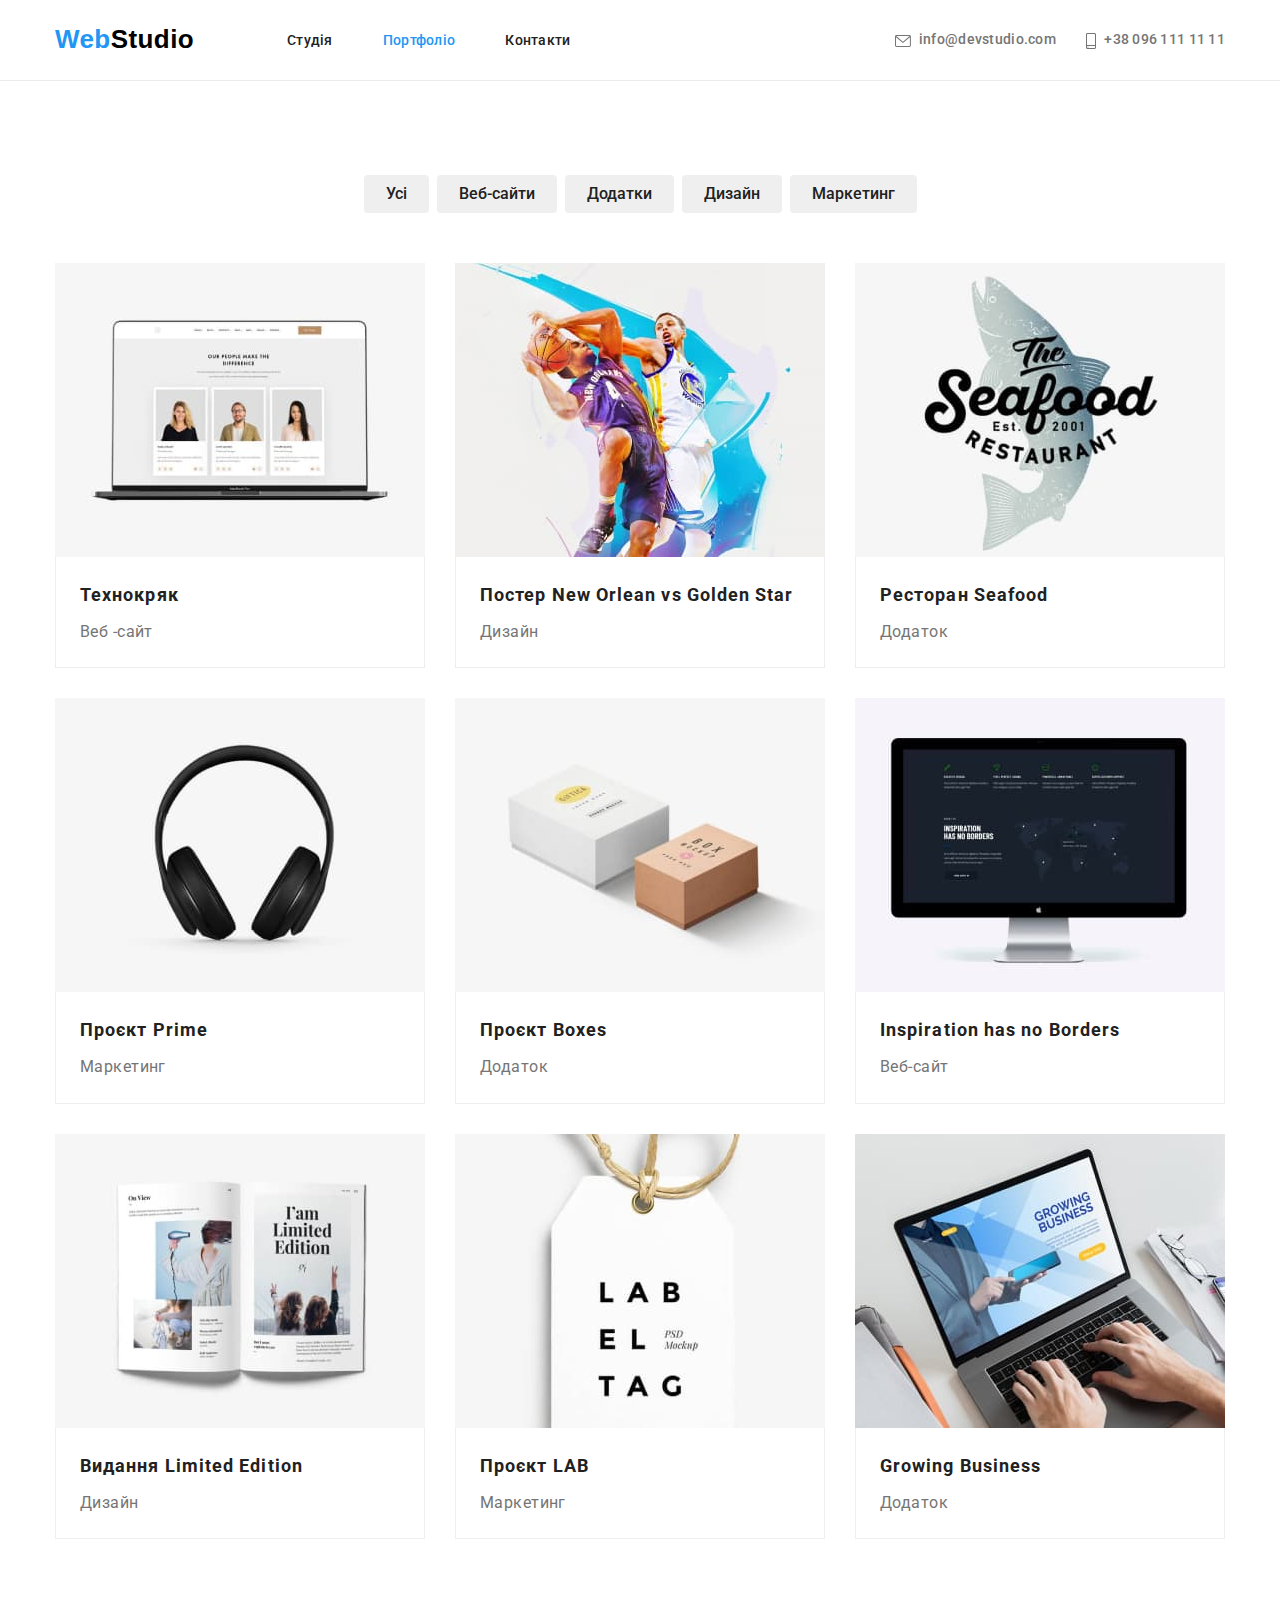
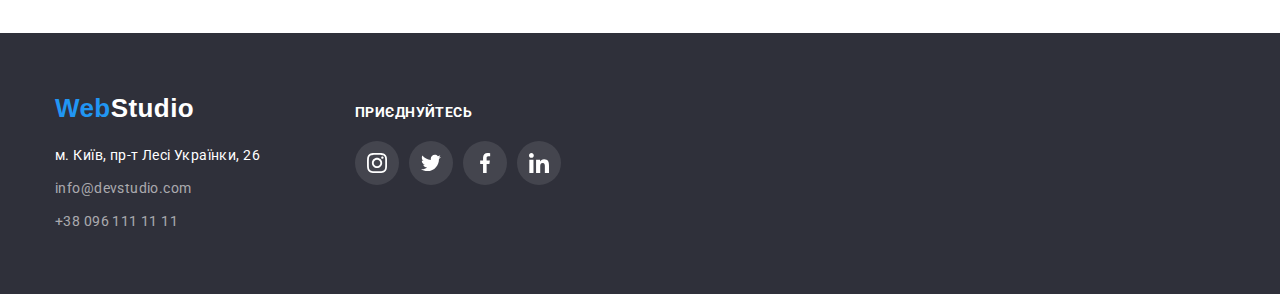
==== portfolio.html @ b1b87014 "test" ====
<!DOCTYPE html>
<html lang="uk">
  <head>
    <meta charset="UTF-8" />
    <meta http-equiv="X-UA-Compatible" content="IE=edge" />
    <meta name="viewport" content="width=device-width, initial-scale=1.0" />
    <title>Portfolio</title>
    <link
      href="https://fonts.googleapis.com/css2?family=Raleway:wght@700&family=Roboto:wght@400;500;700;900&display=swap"
      rel="stylesheet"
    />

    <link
      rel="stylesheet"
      href="https://cdnjs.cloudflare.com/ajax/libs/modern-normalize/1.1.0/modern-normalize.min.css"
    />
    <!--<link rel="stylesheet" href="css/reset.css" />-->
    <link rel="stylesheet" href="css/general.css" />
    <link rel="stylesheet" href="css/style.css" />
  </head>
  <body>
    <header class="header">
      <div class="container">
        <div class="nav-header">
          <nav class="nav">
            <a class="header-logo" href="./index.html">
              <span class="logo">Web</span>Studio
            </a>

            <ul class="nav-item">
              <li class="nav-items">
                <a class="nav-link" href="./index.html">Студія</a>
              </li>
              <li class="nav-items">
                <a class="nav-link current" href="">Портфоліо</a>
              </li>
              <li class="nav-items">
                <a class="nav-link" href="">Контакти</a>
              </li>
            </ul>
          </nav>

          <ul class="nav-item contact">
            <li class="nav-items nav-contact">
              <a class="nav-email" href="mailto:info@devstudio.com">
                <svg class="icon-header" width="16" height="12">
                  <use href="./images/symbol-defs.svg#icon-envelope"></use>
                </svg>

                info@devstudio.com</a
              >
            </li>
            <li class="nav-items nav-contact">
              <a class="nav-tel" href="tel:+380961111111">
                <svg class="icon-header" width="10" height="16">
                  <use href="./images/symbol-defs.svg#icon-smartphone"></use>
                </svg>
                +38 096 111 11 11</a
              >
            </li>
          </ul>
        </div>
      </div>
    </header>

    <main>
      <div class="container">
        <h1 class="sr-only">Наші роботи</h1>

        <section class="portfolio">
          <ul class="portfolio-item portfolio-item">
            <li class="portfolio-items">
              <button class="btn portfolio-btn" type="button">Усі</button>
            </li>

            <li class="portfolio-items">
              <button class="btn portfolio-btn" type="button">Веб-сайти</button>
            </li>

            <li class="portfolio-items">
              <button class="btn portfolio-btn" type="button">Додатки</button>
            </li>

            <li class="portfolio-items">
              <button class="btn portfolio-btn" type="button">Дизайн</button>
            </li>

            <li class="portfolio-items">
              <button class="btn portfolio-btn" type="button">Маркетинг</button>
            </li>
          </ul>

          <ul class="portfolio-work">
            <li class="portfolio-galary">
              <a class="work-link" href="">
                <img
                  class="work-img"
                  src="./images/technokrayk.jpg"
                  alt="зображення співробітників фірми технокряку"
                  width="370"
                  height="294"
                />
                <div class="portfolio-info">
                  <h2 class="work-title descr">Технокряк</h2>
                  <p class="work-text descr">Веб -сайт</p>
                </div>
              </a>
            </li>

            <li class="portfolio-galary">
              <a class="work-link" href="">
                <img
                  class="work-img"
                  src="./images/poster.jpg"
                  alt="зображення гравців баскетбольної команди"
                  width="370"
                  height="294"
                />
                <div class="portfolio-info">
                  <h2 class="work-title descr">
                    Постер New Orlean vs Golden Star
                  </h2>
                  <p class="work-text descr">Дизайн</p>
                </div>
              </a>
            </li>

            <li class="portfolio-galary">
              <a class="work-link" href="">
                <img
                  class="work-img"
                  src="./images/restron.jpg"
                  alt="зображення логотипу ресторану Seafood"
                  width="370"
                  height="294"
                />
                <div class="portfolio-info">
                  <h2 class="work-title descr">Ресторан Seafood</h2>
                  <p class="work-text descr">Додаток</p>
                </div>
              </a>
            </li>

            <li class="portfolio-galary">
              <a class="work-link" href="">
                <img
                  class="work-img"
                  src="./images/headphones.jpg"
                  alt="зображення навушника"
                  width="370"
                  height="294"
                />
                <div class="portfolio-info">
                  <h2 class="work-title descr">Проєкт Prime</h2>
                  <p class="work-text descr">Маркетинг</p>
                </div>
              </a>
            </li>

            <li class="portfolio-galary">
              <a class="work-link" href="">
                <img
                  class="work-img"
                  src="./images/boxes.jpg"
                  alt="схематичне зображення проєкту Boxes"
                  width="370"
                  height="294"
                />
                <div class="portfolio-info">
                  <h2 class="work-title descr">Проєкт Boxes</h2>
                  <p class="work-text descr">Додаток</p>
                </div>
              </a>
            </li>

            <li class="portfolio-galary">
              <a class="work-link" href="">
                <img
                  class="work-img"
                  src="./images/notebook.jpg"
                  alt="зображення веб-сайту Inspiration has no Borders на моніторі"
                  width="370"
                  height="294"
                />
                <div class="portfolio-info">
                  <h2 class="work-title descr">Inspiration has no Borders</h2>
                  <p class="work-text descr">Веб-сайт</p>
                </div>
              </a>
            </li>

            <li class="portfolio-galary">
              <a class="work-link" href="">
                <img
                  class="work-img"
                  src="./images/book.jpg"
                  alt="зображення видання Limited Edition"
                  width="370"
                  height="294"
                />
                <div class="portfolio-info">
                  <h2 class="work-title descr">Видання Limited Edition</h2>
                  <p class="work-text descr">Дизайн</p>
                </div>
              </a>
            </li>

            <li class="portfolio-galary">
              <a class="work-link" href="">
                <img
                  class="work-img"
                  src="./images/lab.jpg"
                  alt="зображення на дощечкі надпису проекту Lab"
                  width="370"
                  height="294"
                />
                <div class="portfolio-info">
                  <h2 class="work-title descr">Проєкт LAB</h2>
                  <p class="work-text descr">Маркетинг</p>
                </div>
              </a>
            </li>

            <li class="portfolio-galary">
              <a class="work-link" href="">
                <img
                  class="work-img"
                  src="./images/notebook-business.jpg"
                  alt="зображення додатку Growing Business на моніторі ноутбука"
                  width="370"
                  height="294"
                />
                <div class="portfolio-info">
                  <h2 class="work-title descr">Growing Business</h2>
                  <p class="work-text descr">Додаток</p>
                </div>
              </a>
            </li>
          </ul>
        </section>
      </div>
    </main>

    <footer class="footer">
      <div class="container">
        <div class="footer-info">
          <div class="footer-data">
            <a class="footer-logo header-logo" href="./index.html">
              <span class="logo">Web</span>Studio</a
            >
            <address>
              <p class="footer-address">м. Київ, пр-т Лесі Українки, 26</p>
              <ul class="contact">
                <li class="footer-contact">
                  <a class="footer-link" href="mailto:info@devstudio.com"
                    >info@devstudio.com</a
                  >
                </li>
                <li class="footer-contact">
                  <a class="footer-link" href="tel:+380961111111"
                    >+38 096 111 11 11</a
                  >
                </li>
              </ul>
            </address>
          </div>
          <div class="footer-social">
            <span class="social-text">приєднуйтесь</span>
            <ul class="actions footer-actions">
              <li class="footer-li">
                <a class="social-link" href="">
                  <svg class="icon-footer" width="20" height="20">
                    <use href="./images/symbol-defs.svg#icon-instagram"></use>
                  </svg>
                </a>
              </li>
              <li class="footer-li">
                <a class="social-link" href="">
                  <svg class="icon-footer" width="20" height="20">
                    <use href="./images/symbol-defs.svg#icon-twitter"></use>
                  </svg>
                </a>
              </li>
              <li class="footer-li">
                <a class="social-link" href="">
                  <svg class="icon-footer" width="20" height="20">
                    <use href="./images/symbol-defs.svg#icon-facebook"></use>
                  </svg>
                </a>
              </li>
              <li class="footer-li">
                <a class="social-link" href="">
                  <svg class="icon-footer" width="20" height="20">
                    <use href="./images/symbol-defs.svg#icon-linkedin"></use>
                  </svg>
                </a>
              </li>
            </ul>
          </div>
        </div>
      </div>
    </footer>
  </body>
</html>
---- css/general.css ----
:root {

  --primary-text-color: #757575;
  --title-text-color: #212121;
  --accent-color: #2196F3;
  --white-color: #ffffff;
  --black-color: #000000;
  --background-semi-dark: #f5f4fa;
  --background-midle-section:#f5f5f5;
  --background-dark-color: #2f303a;
}

body {
  font-family: Roboto, sans-serif;
  font-size: 14px;
  letter-spacing: 0.03em;
  color: var(--primary-text-color);
  background-color: var(--white-color);
    /* line-height: 1.7; */
    /* font-style: normal; */
  /* font-weight: 400; */
}

h1,
h2,
h3,
p {
  margin: 0;
}

ul {
  margin: 0;
  padding-left: 0;
  list-style: none;
}



a {
  text-decoration: none;
  list-style:none;
}

a:hover,
a:focus {
  color: var(--accent-color);
}

.btn {
  font-family: inherit;
  font-weight: 500;
  font-size: 16px;
  line-height: 1.6;
  color: var(--title-text-color);
  border: none;
  border-radius: 4px;
  cursor: pointer;
}

.btn:hover,
.btn:focus {
  color: #ffffff;
  background-color: var(--accent-color);
}
---- css/style.css ----
.container {
  max-width: 1200px;
  width: 100%;
  padding: 0 15px;
  margin: 0 auto;
}

.header {
  background-color: var(--white-color);
  border-bottom: 1px solid #ECECEC;
}

.header-logo {
  font-family: 'Releway', sans-serif;
  font-weight: 700;
  font-size: 26px;
  padding: 24px 0 25px 0;
  margin-right: 93px;
  line-height: 1.2;
  color: var(--black-color);
}

.logo {
  color: var(--accent-color);
}

.nav-header {
  display: flex;
  justify-content: space-between;
  align-items: center;
}

.nav {
  display: flex;
  justify-content: space-between;
  align-items: center;
}

.nav-item {
  display: flex;
  letter-spacing: 0.02em;
  font-weight: 500;
}

.nav-items:not(:last-child) {
  margin-right: 50px;
}

.nav-contact:not(:last-child) {
  margin-right: 30px;
}

.nav-items .current {
  color: var(--accent-color);
}

.nav-link {
  line-height: 1.1;
  padding: 32px 0 32px 0;
  color: var(--title-text-color);
}

.nav-email,
.nav-tel {
  color: var(--primary-text-color);
  line-height: 1.1;
}

.nav-item {
  display: flex;
  flex-wrap: wrap;
  margin: 0;
  padding: 0;
  list-style: none;
}

.icon-header {
  vertical-align: middle;
  margin-right: 5px;
  fill: currentColor;
}

.title {
  font-weight: 900;
  font-size: 44px;
  line-height: 1.4;
  margin-bottom: 30px;
  letter-spacing: 0.06em;
  color: var(--white-color);
  text-transform: uppercase;
}

.subtitle {
  color: var(--title-text-color);
  font-weight: 700;
}

.section-title {
  font-size: 36px;
  line-height: 1.2;
  margin-bottom: 50px;
  text-align: center;
}

.solutions {
  padding-top: 200px;
  padding-bottom: 200px;
  background-color: var(--background-dark-color);
  text-align: center;
  background-image: linear-gradient(to right, rgba(47, 48, 58, 0.4),
      rgba(47, 48, 58, 0.4)), url("../images/background_img.jpg");
  max-width: 1600px;
  margin-left: auto;
  margin-right: auto;
  background-repeat: no-repeat;
  background-position: center;
  background-size: cover;
}

.solutions-btn {
  padding: 10px 32px;
  text-align: center;
  min-width: 216px;
  font-weight: 700;
  letter-spacing: 0.06em;
  line-height: 1.9;
  background-color: var(--accent-color);
  color: var(--white-color);
}

.characteristic {
  padding-top: 94px;
  padding-bottom: 94px;
}

.characteristic-subtitle {
  font-size: 14px;
  margin-bottom: 10px;
  line-height: 1.1;
  text-transform: uppercase;
}

.characteristic-item {
  display: flex;
}

.characteristic-items::before {
  display: block;
  content: "";
  height: 120px;
  background-color: var(--background-semi-dark);
  background-size: 70px;
  background-repeat: no-repeat;
  background-image: url(../images/antenna.png);
  background-position: center;
  margin-bottom: 30px;
}

.characteristic-clock::before {
  background-image: url(../images/clock.png);
}

.characteristic-diagram::before {
  background-image: url(../images/diagram.png);
}

.characteristic-astronaut::before {
  background-image: url(../images/astronaut.png);
}

.characteristic-items {
  max-width: 270px;
  margin-right: 30px;
}

.characteristic-items:last-child {
  margin-right: 0;
}

.characteristic-text {
  line-height: 1.7;
}

img {
  display: block;
  max-width: 100%;
  height: auto;
}

.work {
  padding-bottom: 94px;
}

.work-item {
  display: flex;
  gap: 30px;
}

.team {
  padding-top: 94px;
  background-color: var(--background-semi-dark);
  padding-bottom: 94px;
}

.team-item {
  display: flex;
  justify-content: space-between;
}

.team-items {
  box-shadow: 0px 1px 3px rgb(0 0 0 / 12%),
    0px 1px 1px rgb(0 0 0 / 14%),
    0px 2px 1px rgb(0 0 0 / 20%);
}

.team-info {
  padding: 30px 0px;
  background-color: #FFFFFF;
}

.team-subtitle {
  font-weight: 500;
  font-size: 16px;
  line-height: 1.2;
  margin-bottom: 10px;
  text-align: center;
}

.team-text {
  font-size: 16px;
  line-height: 1.2;
  margin-bottom: 16px;
  text-align: center;
}

.actions {
  display: flex;
  flex-wrap: wrap;
  margin: 0 32px;
  padding: 0;
  list-style: none;
}

.icon-team {
  fill: currentColor;
}

.team-li {
  margin-right: 10px;
}

.team-li:last-child {
  margin-right: 0;
}

.team-link {
  display: inline-flex;
  width: 44px;
  height: 44px;
  align-items: center;
  justify-content: center;
  border: none;
  border-radius: 50%;
  color: #AFB1B8
}

.team-link:hover,
.team-link:focus {
  border: none;
  border-radius: 50%;
  background-color: var(--accent-color);
  color: var(--white-color);
}

.clients {
  padding-top: 94px;
  padding-bottom: 94px;
}

.clients-actions {
  display: flex;
  flex-wrap: wrap;
  padding: 0;
  list-style: none;
}

.clients-li {
  margin-right: 30px;
}

.clients-li:last-child {
  margin-right: 0;
}

.icon-clients {
  fill: currentColor;
}

.clients-link {
  display: inline-flex;
  width: 170px;
  height: 92px;
  align-items: center;
  justify-content: center;
  border: 1px solid #AFB1B8;
  border-radius: 4%;
  color: #AFB1B8
}

.clients-link:hover,
.clients-link:focus {
  border: none;
  border-radius: 4%;
  color: var(--accent-color);
  border: 1px solid var(--accent-color);
}

.footer {
  padding-top: 60px;
  padding-bottom: 60px;
  background-color: var(--background-dark-color);
}

.footer-info {
  display: flex;
  align-items: baseline;
}

address {
  font-style: normal;
}

.footer-logo {
  padding: 0;
  margin-right: 0;
}

.footer-address {
  margin-bottom: 9px;
  line-height: 1.7;
  color: var(--white-color);
}

.footer-contact {
  margin-bottom: 9px;
}

.footer-contact:last-child {
  margin-bottom: 0;
}

.footer-tel {
  margin-bottom: 0;
}

.footer-logo {
  display: block;
  margin-bottom: 20px;
  color: var(--white-color);
}

.footer-link {
  color: rgba(255, 255, 255, 0.6);
  line-height: 1.7;
}

.footer-data {
  margin-right: 70px;
}

.social-text {
  font-weight: 700;
  line-height: 1.14;
  color: var(--white-color);
  text-transform: uppercase;
}

.footer-social {
  padding-left: 25px;
  margin-left: 0;
}

.actions {
  display: flex;
  flex-wrap: wrap;
  margin: 0 32px;
  padding: 0;
  list-style: none;
}

.icon-footer {
  fill: currentColor;
}

.footer-li {
  padding-top: 20px;
  margin-right: 10px;
}

.footer-li:last-child {
  margin-right: 0;
}

.social-link {
  display: inline-flex;
  width: 44px;
  height: 44px;
  align-items: center;
  justify-content: center;
  border: none;
  border-radius: 50%;
  background-color: rgba(255, 255, 255, 0.1);
  color: var(--white-color);
}

.social-link:hover,
.social-link:focus {
  border: none;
  border-radius: 50%;
  background-color: var(--accent-color);
  color: var(--white-color);
}

.footer-actions {
  margin: 0;
}

/* стили для страницы портфолио */

.portfolio-logo {
  padding: 24px 93px 25px 4px;
}

.portfolio-nav,
.portfolio-contact {
  padding-bottom: 32px;
}

.header-underline {
  border-bottom: 1px solid #ECECEC;
}

.sr-only {
  position: absolute;
  left: -10000px;
  top: auto;
  width: 1px;
  height: 1px;
  overflow: hidden;
}

.portfolio {
  padding-top: 94px;
  margin-bottom: 94px;
}

.portfolio-btn {
  padding: 6px 22px;
}

.portfolio-btn:hover,
.portfolio-btn:focus {
  box-shadow: 0px 3px 1px rgba(0, 0, 0, 0.1), 0px 1px 2px rgba(0, 0, 0, 0.08), 0px 2px 2px rgba(0, 0, 0, 0.12);
}

.portfolio-work {
  display: flex;
  flex-wrap: wrap;
}

.portfolio-galary:nth-last-child(-n+3) {
  margin-bottom: 0;
}

.portfolio-galary {
  margin-right: 30px;
  margin-bottom: 30px;
}

.portfolio-galary:hover,
.portfolio-galary:focus {
  box-shadow: 0px 1px 1px rgba(0, 0, 0, 0.12), 0px 4px 4px rgba(0, 0, 0, 0.06), 1px 4px 6px rgba(0, 0, 0, 0.16);
}

.portfolio-galary:nth-child(3n) {
  margin-right: 0;
}

.portfolio-item {
  display: flex;
  justify-content: center;
  margin-bottom: 50px;
}

.portfolio-items {
  margin-right: 8px;
}

.portfolio-items:last-child {
  margin-right: 0;
}

.portfolio-info {
  padding: 20px 24px;
  border-bottom: 1px solid #EEEEEE;
  border-right: 1px solid #EEEEEE;
  border-left: 1px solid #EEEEEE;
}

.work-title {
  margin-bottom: 4px;
  font-weight: 700;
  font-size: 18px;
  line-height: 2;
  letter-spacing: 0.06em;
  color: var(--title-text-color);
}

.work-text {
  font-size: 16px;
  line-height: 1.9;
  color: var(--primary-text-color);
}
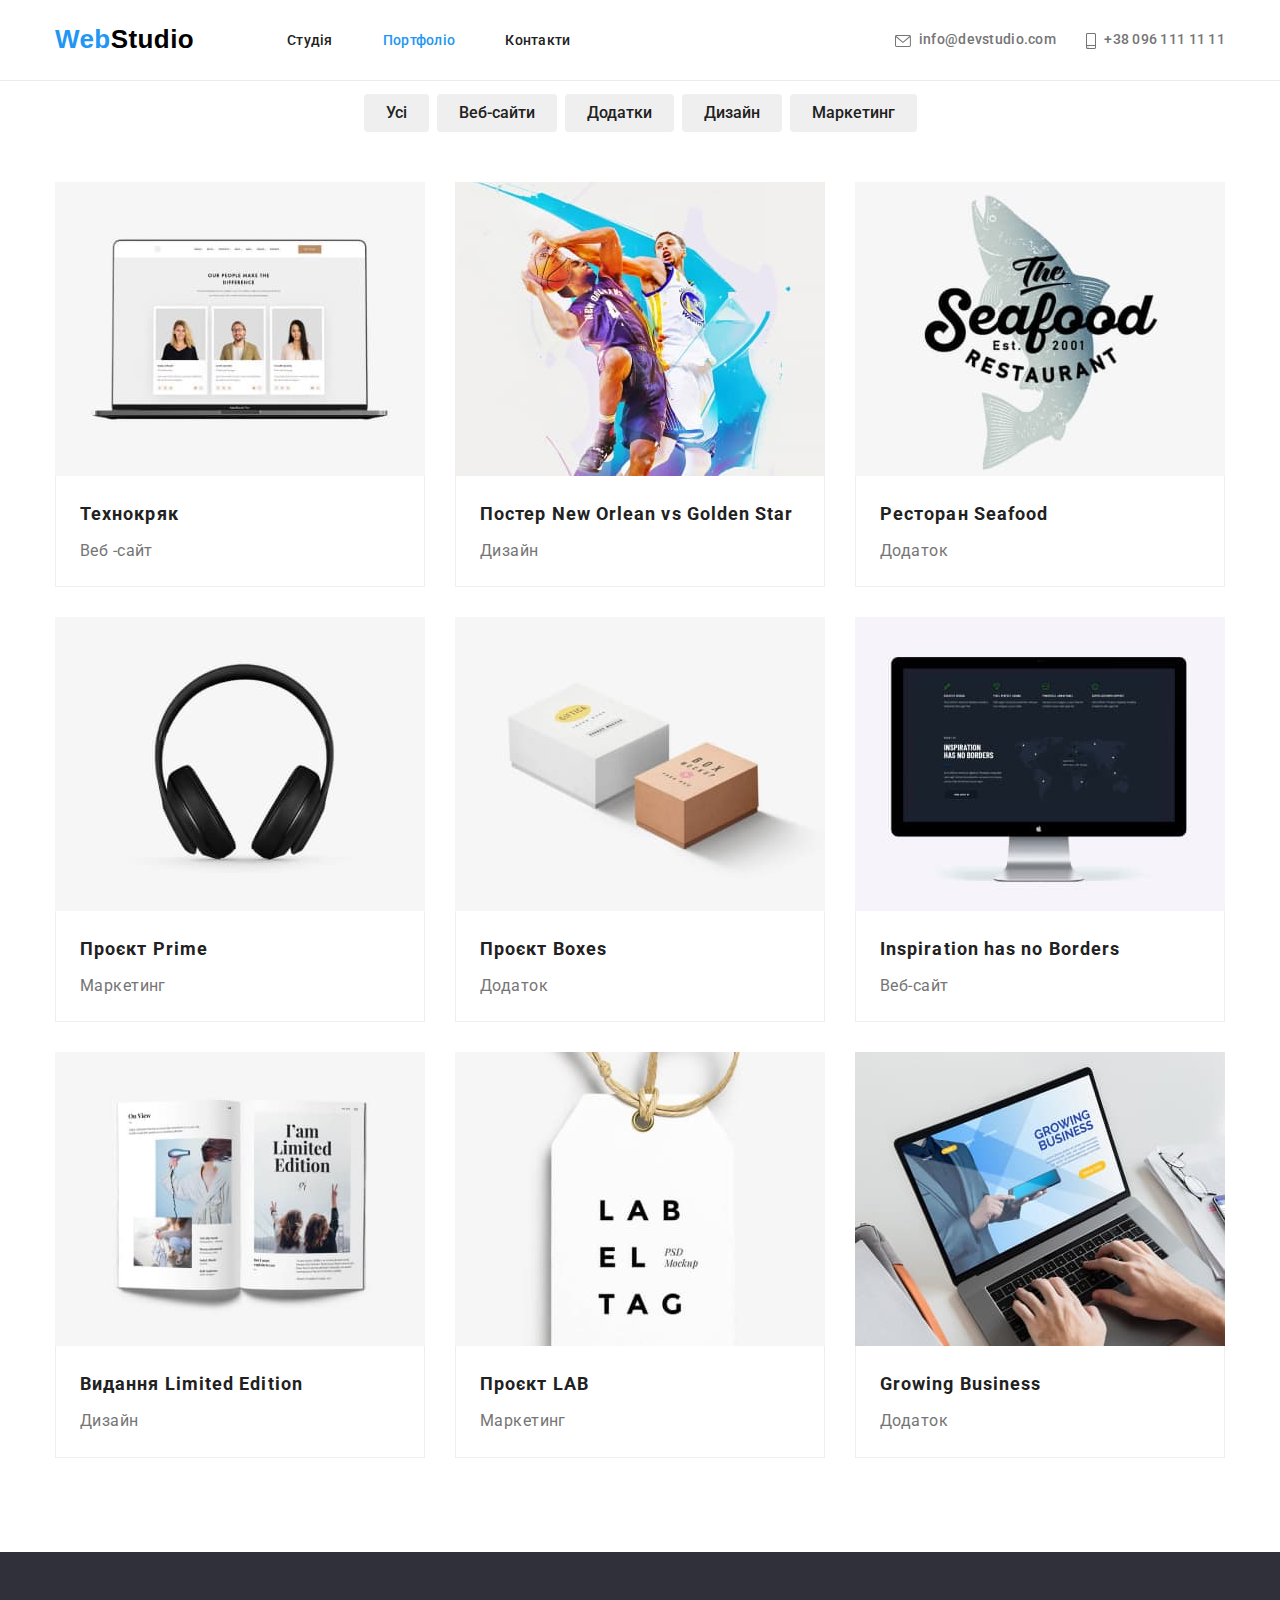
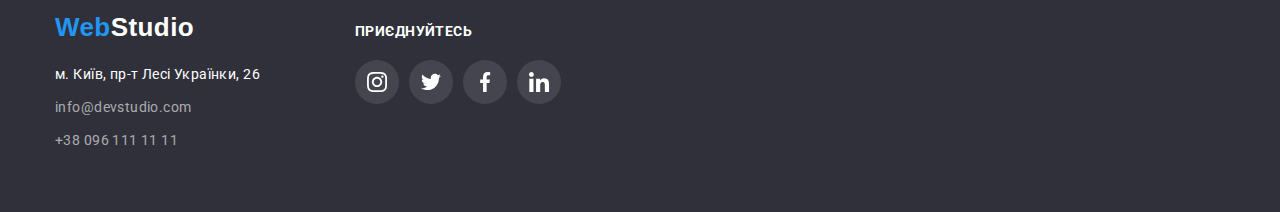
==== commit e4f689a3: "Кнопка модального окна" ====
--- a/portfolio.html
+++ b/portfolio.html
@@ -93,13 +93,20 @@
           <ul class="portfolio-work">
             <li class="portfolio-galary">
               <a class="work-link" href="">
-                <img
-                  class="work-img"
-                  src="./images/technokrayk.jpg"
-                  alt="зображення співробітників фірми технокряку"
-                  width="370"
-                  height="294"
-                />
+                <div class="portfolio-text">
+                  <img
+                    class="work-img"
+                    src="./images/technokrayk.jpg"
+                    alt="зображення співробітників фірми технокряку"
+                    width="370"
+                    height="294"
+                  />
+                  <p class="overlay">
+                    Ресурс пропонує комплексні пропозиції з різним рівнем
+                    функціоналу та сервісів. Все це дозволить відвідувачу
+                    отримати вичерпні відомості про компанію чи приватну особу.
+                  </p>
+                </div>
                 <div class="portfolio-info">
                   <h2 class="work-title descr">Технокряк</h2>
                   <p class="work-text descr">Веб -сайт</p>
@@ -109,13 +116,20 @@
 
             <li class="portfolio-galary">
               <a class="work-link" href="">
-                <img
-                  class="work-img"
-                  src="./images/poster.jpg"
-                  alt="зображення гравців баскетбольної команди"
-                  width="370"
-                  height="294"
-                />
+                <div class="portfolio-text">
+                  <img
+                    class="work-img"
+                    src="./images/poster.jpg"
+                    alt="зображення гравців баскетбольної команди"
+                    width="370"
+                    height="294"
+                  />
+                  <p class="overlay">
+                    Ресурс пропонує комплексні пропозиції з різним рівнем
+                    функціоналу та сервісів. Все це дозволить відвідувачу
+                    отримати вичерпні відомості про компанію чи приватну особу.
+                  </p>
+                </div>
                 <div class="portfolio-info">
                   <h2 class="work-title descr">
                     Постер New Orlean vs Golden Star
@@ -127,13 +141,20 @@
 
             <li class="portfolio-galary">
               <a class="work-link" href="">
-                <img
-                  class="work-img"
-                  src="./images/restron.jpg"
-                  alt="зображення логотипу ресторану Seafood"
-                  width="370"
-                  height="294"
-                />
+                <div class="portfolio-text">
+                  <img
+                    class="work-img"
+                    src="./images/restron.jpg"
+                    alt="зображення логотипу ресторану Seafood"
+                    width="370"
+                    height="294"
+                  />
+                  <p class="overlay">
+                    Ресурс пропонує комплексні пропозиції з різним рівнем
+                    функціоналу та сервісів. Все це дозволить відвідувачу
+                    отримати вичерпні відомості про компанію чи приватну особу.
+                  </p>
+                </div>
                 <div class="portfolio-info">
                   <h2 class="work-title descr">Ресторан Seafood</h2>
                   <p class="work-text descr">Додаток</p>
@@ -143,13 +164,20 @@
 
             <li class="portfolio-galary">
               <a class="work-link" href="">
-                <img
-                  class="work-img"
-                  src="./images/headphones.jpg"
-                  alt="зображення навушника"
-                  width="370"
-                  height="294"
-                />
+                <div class="portfolio-text">
+                  <img
+                    class="work-img"
+                    src="./images/headphones.jpg"
+                    alt="зображення навушника"
+                    width="370"
+                    height="294"
+                  />
+                  <p class="overlay">
+                    Ресурс пропонує комплексні пропозиції з різним рівнем
+                    функціоналу та сервісів. Все це дозволить відвідувачу
+                    отримати вичерпні відомості про компанію чи приватну особу.
+                  </p>
+                </div>
                 <div class="portfolio-info">
                   <h2 class="work-title descr">Проєкт Prime</h2>
                   <p class="work-text descr">Маркетинг</p>
@@ -159,13 +187,20 @@
 
             <li class="portfolio-galary">
               <a class="work-link" href="">
-                <img
-                  class="work-img"
-                  src="./images/boxes.jpg"
-                  alt="схематичне зображення проєкту Boxes"
-                  width="370"
-                  height="294"
-                />
+                <div class="portfolio-text">
+                  <img
+                    class="work-img"
+                    src="./images/boxes.jpg"
+                    alt="схематичне зображення проєкту Boxes"
+                    width="370"
+                    height="294"
+                  />
+                  <p class="overlay">
+                    Ресурс пропонує комплексні пропозиції з різним рівнем
+                    функціоналу та сервісів. Все це дозволить відвідувачу
+                    отримати вичерпні відомості про компанію чи приватну особу.
+                  </p>
+                </div>
                 <div class="portfolio-info">
                   <h2 class="work-title descr">Проєкт Boxes</h2>
                   <p class="work-text descr">Додаток</p>
@@ -175,13 +210,20 @@
 
             <li class="portfolio-galary">
               <a class="work-link" href="">
-                <img
-                  class="work-img"
-                  src="./images/notebook.jpg"
-                  alt="зображення веб-сайту Inspiration has no Borders на моніторі"
-                  width="370"
-                  height="294"
-                />
+                <div class="portfolio-text">
+                  <img
+                    class="work-img"
+                    src="./images/notebook.jpg"
+                    alt="зображення веб-сайту Inspiration has no Borders на моніторі"
+                    width="370"
+                    height="294"
+                  />
+                  <p class="overlay">
+                    Ресурс пропонує комплексні пропозиції з різним рівнем
+                    функціоналу та сервісів. Все це дозволить відвідувачу
+                    отримати вичерпні відомості про компанію чи приватну особу.
+                  </p>
+                </div>
                 <div class="portfolio-info">
                   <h2 class="work-title descr">Inspiration has no Borders</h2>
                   <p class="work-text descr">Веб-сайт</p>
@@ -191,13 +233,20 @@
 
             <li class="portfolio-galary">
               <a class="work-link" href="">
-                <img
-                  class="work-img"
-                  src="./images/book.jpg"
-                  alt="зображення видання Limited Edition"
-                  width="370"
-                  height="294"
-                />
+                <div class="portfolio-text">
+                  <img
+                    class="work-img"
+                    src="./images/book.jpg"
+                    alt="зображення видання Limited Edition"
+                    width="370"
+                    height="294"
+                  />
+                  <p class="overlay">
+                    Ресурс пропонує комплексні пропозиції з різним рівнем
+                    функціоналу та сервісів. Все це дозволить відвідувачу
+                    отримати вичерпні відомості про компанію чи приватну особу.
+                  </p>
+                </div>
                 <div class="portfolio-info">
                   <h2 class="work-title descr">Видання Limited Edition</h2>
                   <p class="work-text descr">Дизайн</p>
@@ -207,13 +256,20 @@
 
             <li class="portfolio-galary">
               <a class="work-link" href="">
-                <img
-                  class="work-img"
-                  src="./images/lab.jpg"
-                  alt="зображення на дощечкі надпису проекту Lab"
-                  width="370"
-                  height="294"
-                />
+                <div class="portfolio-text">
+                  <img
+                    class="work-img"
+                    src="./images/lab.jpg"
+                    alt="зображення на дощечкі надпису проекту Lab"
+                    width="370"
+                    height="294"
+                  />
+                  <p class="overlay">
+                    Ресурс пропонує комплексні пропозиції з різним рівнем
+                    функціоналу та сервісів. Все це дозволить відвідувачу
+                    отримати вичерпні відомості про компанію чи приватну особу.
+                  </p>
+                </div>
                 <div class="portfolio-info">
                   <h2 class="work-title descr">Проєкт LAB</h2>
                   <p class="work-text descr">Маркетинг</p>
@@ -223,13 +279,20 @@
 
             <li class="portfolio-galary">
               <a class="work-link" href="">
-                <img
-                  class="work-img"
-                  src="./images/notebook-business.jpg"
-                  alt="зображення додатку Growing Business на моніторі ноутбука"
-                  width="370"
-                  height="294"
-                />
+                <div class="portfolio-text">
+                  <img
+                    class="work-img"
+                    src="./images/notebook-business.jpg"
+                    alt="зображення додатку Growing Business на моніторі ноутбука"
+                    width="370"
+                    height="294"
+                  />
+                  <p class="overlay">
+                    Ресурс пропонує комплексні пропозиції з різним рівнем
+                    функціоналу та сервісів. Все це дозволить відвідувачу
+                    отримати вичерпні відомості про компанію чи приватну особу.
+                  </p>
+                </div>
                 <div class="portfolio-info">
                   <h2 class="work-title descr">Growing Business</h2>
                   <p class="work-text descr">Додаток</p>
--- a/css/general.css
+++ b/css/general.css
@@ -6,7 +6,7 @@
   --white-color: #ffffff;
   --black-color: #000000;
   --background-semi-dark: #f5f4fa;
-  --background-midle-section:#f5f5f5;
+  --background-midle-section: #f5f5f5;
   --background-dark-color: #2f303a;
 }
 
@@ -16,8 +16,8 @@
   letter-spacing: 0.03em;
   color: var(--primary-text-color);
   background-color: var(--white-color);
-    /* line-height: 1.7; */
-    /* font-style: normal; */
+  /* line-height: 1.7; */
+  /* font-style: normal; */
   /* font-weight: 400; */
 }
 
@@ -38,7 +38,7 @@
 
 a {
   text-decoration: none;
-  list-style:none;
+  list-style: none;
 }
 
 a:hover,
--- a/css/style.css
+++ b/css/style.css
@@ -6,9 +6,18 @@
 }
 
 .header {
+  position: fixed;
+  width: 100%;
   background-color: var(--white-color);
   border-bottom: 1px solid #ECECEC;
-}
+  overflow: hidden;
+  z-index: 1;
+}
+
+.main {
+  padding-top: 80px;
+}
+
 
 .header-logo {
   font-family: 'Releway', sans-serif;
@@ -60,10 +69,37 @@
   color: var(--title-text-color);
 }
 
+.nav-link {
+  position: relative;
+  transition: color 250ms cubic-bezier(0.4, 0, 0.2, 1);
+
+}
+
+.nav-link::after {
+  content: "";
+  position: absolute;
+  display: block;
+  /* opacity: 0; */
+  width: 100%;
+  height: 4px;
+  background-color: var(--accent-color);
+  transform: translateY(35px);
+  border-radius: 2px;
+  transition: transform 250ms cubic-bezier(0.4, 0, 0.2, 1);
+}
+
+/* при ховере на єл-т nav-link спозицион.на него 
+єл-т ::after имеет св-во opasity */
+.nav-link:hover::after {
+  opacity: 1;
+  transform: translateY(28px);
+}
+
 .nav-email,
 .nav-tel {
   color: var(--primary-text-color);
   line-height: 1.1;
+  transition: color 250ms cubic-bezier(0.4, 0, 0.2, 1);
 }
 
 .nav-item {
@@ -196,6 +232,23 @@
   gap: 30px;
 }
 
+.work-sign {
+  position: relative;
+}
+
+.work-signature {
+  position: absolute;
+  bottom: 0;
+  width: 100%;
+  text-align: center;
+  text-transform: uppercase;
+  padding: 27px 0;
+  font-weight: 700;
+  line-height: 1.14;
+  color: var(--white-color);
+  background: rgba(47, 48, 58, 0.8);
+}
+
 .team {
   padding-top: 94px;
   background-color: var(--background-semi-dark);
@@ -261,13 +314,15 @@
   justify-content: center;
   border: none;
   border-radius: 50%;
-  color: #AFB1B8
+  color: #AFB1B8;
+  transition: background-color 250ms cubic-bezier(0.4, 0, 0.2, 1),
+    color 250ms cubic-bezier(0.4, 0, 0.2, 1);
 }
 
 .team-link:hover,
 .team-link:focus {
-  border: none;
-  border-radius: 50%;
+  /* border: none;
+  border-radius: 50%; */
   background-color: var(--accent-color);
   color: var(--white-color);
 }
@@ -304,13 +359,14 @@
   justify-content: center;
   border: 1px solid #AFB1B8;
   border-radius: 4%;
-  color: #AFB1B8
+  color: #AFB1B8;
+  transition: border 250ms cubic-bezier(0.4, 0, 0.2, 1),
+    color 250ms cubic-bezier(0.4, 0, 0.2, 1);
 }
 
 .clients-link:hover,
 .clients-link:focus {
-  border: none;
-  border-radius: 4%;
+  /* border: none; */
   color: var(--accent-color);
   border: 1px solid var(--accent-color);
 }
@@ -362,6 +418,8 @@
 .footer-link {
   color: rgba(255, 255, 255, 0.6);
   line-height: 1.7;
+  transition: color 250ms cubic-bezier(0.4, 0, 0.2, 1);
+
 }
 
 .footer-data {
@@ -369,8 +427,10 @@
 }
 
 .social-text {
+  display: block;
   font-weight: 700;
   line-height: 1.14;
+  margin-bottom: 20px;
   color: var(--white-color);
   text-transform: uppercase;
 }
@@ -393,7 +453,7 @@
 }
 
 .footer-li {
-  padding-top: 20px;
+  /* padding-top: 20px; */
   margin-right: 10px;
 }
 
@@ -411,6 +471,7 @@
   border-radius: 50%;
   background-color: rgba(255, 255, 255, 0.1);
   color: var(--white-color);
+  transition: background-color 250ms cubic-bezier(0.4, 0, 0.2, 1);
 }
 
 .social-link:hover,
@@ -456,10 +517,16 @@
 
 .portfolio-btn {
   padding: 6px 22px;
+  transition: background-color 250ms cubic-bezier(0.4, 0, 0.2, 1),
+    color 250ms cubic-bezier(0.4, 0, 0.2, 1),
+    box-shadow 250ms cubic-bezier(0.4, 0, 0.2, 1);
+
 }
 
 .portfolio-btn:hover,
 .portfolio-btn:focus {
+  color: var(--white-color);
+  background-color: var(--accent-color);
   box-shadow: 0px 3px 1px rgba(0, 0, 0, 0.1), 0px 1px 2px rgba(0, 0, 0, 0.08), 0px 2px 2px rgba(0, 0, 0, 0.12);
 }
 
@@ -473,13 +540,46 @@
 }
 
 .portfolio-galary {
+  width: 370px;
   margin-right: 30px;
   margin-bottom: 30px;
 }
 
-.portfolio-galary:hover,
-.portfolio-galary:focus {
+.work-link {
+  display: block;
+  transition: box-shadow 250ms cubic-bezier(0.4, 0, 0.2, 1);
+
+}
+
+.work-link:hover,
+.work-link:focus {
   box-shadow: 0px 1px 1px rgba(0, 0, 0, 0.12), 0px 4px 4px rgba(0, 0, 0, 0.06), 1px 4px 6px rgba(0, 0, 0, 0.16);
+}
+
+.portfolio-text {
+  position: relative;
+  overflow: hidden;
+
+}
+
+.overlay {
+  position: absolute;
+  max-width: 100%;
+  padding: 63px 30px;
+  font-weight: 400;
+  font-size: 18px;
+  line-height: 1.6;
+  color: var(--white-color);
+  background-color: rgba(33, 150, 243, 0.9);
+  transform: translateY(0);
+  transition: transform 250ms cubic-bezier(0.4, 0, 0.2, 1);
+}
+
+.work-link:hover .overlay,
+.work-link:focus .overlay {
+  opacity: 1;
+  transform: translateY(-295px);
+  background-color: rgba(33, 150, 243, 0.9);
 }
 
 .portfolio-galary:nth-child(3n) {
@@ -520,4 +620,55 @@
   font-size: 16px;
   line-height: 1.9;
   color: var(--primary-text-color);
+}
+
+
+
+
+
+/* модальное окно */
+.backdrop {
+  position: fixed;
+  top: 0;
+  left: 0;
+  width: 100%;
+  height: 100%;
+  background-color: rgba(0, 0, 0, 0.2);
+  transition: opacity 250ms cubic-bezier(0.4, 0, 0.2, 1);
+  z-index: 2;
+}
+
+.is-hidden {
+  opacity: 0;
+  pointer-events: none;
+  visibility: hidden;
+}
+
+.modal {
+  /* outline: 1px solid red; */
+  position: absolute;
+  top: 50%;
+  left: 50%;
+  width: 528px;
+  height: 581px;
+  transform: translate(-50%, -50%);
+  background-color: var(--white-color);
+}
+
+.modal-close {
+  position: absolute;
+  right: 8px;
+  top: 8px;
+  width: 30px;
+  height: 30px;
+  background: #FFFFFF;
+  border: 1px solid rgba(0, 0, 0, 0.1);
+  border-radius: 50%;
+
+}
+
+.modal-X {
+  display: flex;
+  justify-content: center;
+  align-items: center;
 }